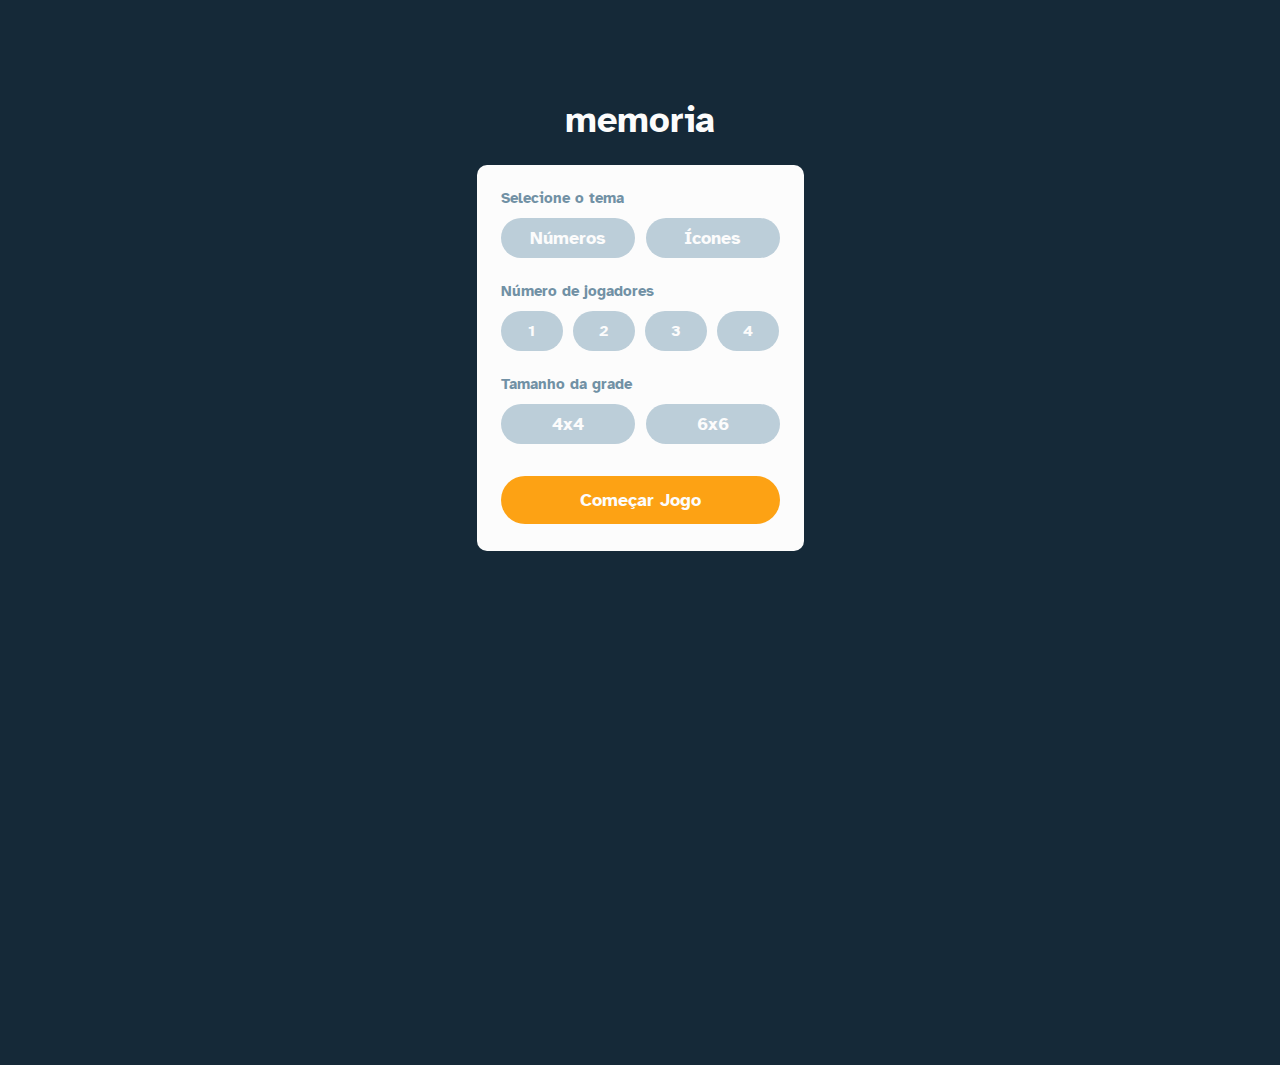
==== index.html @ c2e72072 "design tela inicial ok" ====
<!DOCTYPE html>
<html lang="en">
  <head>
    <meta charset="UTF-8" />
    <meta http-equiv="X-UA-Compatible" content="IE=edge" />
    <meta name="viewport" content="width=device-width, initial-scale=1.0" />
    <link rel="stylesheet" href="style.css" />
    <link rel="shortcut icon" href="favicon.ico" type="image/x-icon" />
    <title>Jogo da memória</title>
  </head>
  <body>
    <main>
      <section id="container_tela_inicial">
        <h1>memoria</h1>
        <div id="container_temas">
          <h2>Selecione o tema</h2>
          <div id="container_opcoes_temas">
            <div class="opcao_tema">Números</div>
            <div class="opcao_tema">Ícones</div>
          </div>
        </div>
        <div id="container_numero_jogadores">
          <h2>Número de jogadores</h2>
          <div id="container_numeroJogadores_opcoes">
            <div class="opcao_numero_jogadores">1</div>
            <div class="opcao_numero_jogadores">2</div>
            <div class="opcao_numero_jogadores">3</div>
            <div class="opcao_numero_jogadores">4</div>
          </div>
        </div>
        <div id="container_size">
          <h2>Tamanho da grade</h2>
          <div id="container_opcao_tamanho">
            <div class="opcao_tamanho">4x4</div>
            <div class="opcao_tamanho">6x6</div>
          </div>
        </div>
        <button id="botao_comecar">Começar Jogo</button>
      </section>
    </main>
    <!-- Script -->
    <script src="script.js"></script>
  </body>
</html>
---- style.css ----
@import url('https://fonts.googleapis.com/css2?family=Atkinson+Hyperlegible:wght@400;700&display=swap');

* {
  margin: 0;
  padding: 0;
  box-sizing: border-box;
  font-family: 'Atkinson Hyperlegible', sans-serif;
}

body {
  font-size: 18px;
  height: 100vh;
  /* display: grid;
  place-content: center; */
  background: #152938;
}

/* ! Container tela inicial ------------------------------- */
#container_tela_inicial {
  width: 327px;
  height: 386px;
  background: #fcfcfc;
  border-radius: 10px;
  margin: 165px auto 0 auto;
  position: relative;
  padding: 24px;
  display: flex;
  flex-direction: column;
  row-gap: 24px;
}

h1 {
  position: absolute;
  transform: translate(-50%, -50%);
  top: -45px;
  left: 50%;
  color: #fcfcfc;
}

#container_tela_inicial h2 {
  font-size: 15px;
  font-weight: 700;
  color: #7191a5;
  font-style: normal;
  margin-bottom: 11px;
}

/* Container tema  */

#container_opcoes_temas {
  display: flex;
  column-gap: 11px;
}

.opcao_tema {
  width: 134px;
  height: 40px;
  display: grid;
  place-content: center;
  border-radius: 26px;
  padding: 10px 45.5px;
  background: #bcced9;
  color: #fcfcfc;
  font-weight: 700;
}

.opcao_tema.selecionado {
  background: #304859;
}

.opcao_tema:hover {
  cursor: pointer;
  background: #6395b8;
}

/* Container número de jogadores */

#container_numeroJogadores_opcoes {
  display: flex;
  column-gap: 10px;
}

.opcao_numero_jogadores {
  width: 62px;
  height: 40px;
  background: #bcced9;
  border-radius: 26px;
  display: grid;
  place-content: center;
  font-size: 16px;
  font-weight: 700;
  color: #fcfcfc;
}

.opcao_numero_jogadores:hover {
  cursor: pointer;
  background: #6395b8;
}

.opcao_numero_jogadores.selecionado {
  background: #304859;
}

/* Container tamanho do grid */

#container_opcao_tamanho {
  display: flex;
  column-gap: 11px;
}

.opcao_tamanho {
  width: 134px;
  height: 40px;
  background: #bcced9;
  border-radius: 26px;
  display: grid;
  place-content: center;
  font-weight: 700;
  color: #fcfcfc;
}

.opcao_tamanho:hover {
  cursor: pointer;
  background: #6395b8;
}

.opcao_tamanho.ativo {
  background: #304859;
}

/* Botao começar jogo */

#botao_comecar {
  width: 279px;
  height: 48px;
  border-radius: 26px;
  background: #fda214;
  border: none;
  color: #fcfcfc;
  font-weight: 700;
  font-size: 18px;
  cursor: pointer;
  margin-top: 8px;
}

#botao_comecar:hover {
  background: #ffb84a;
}
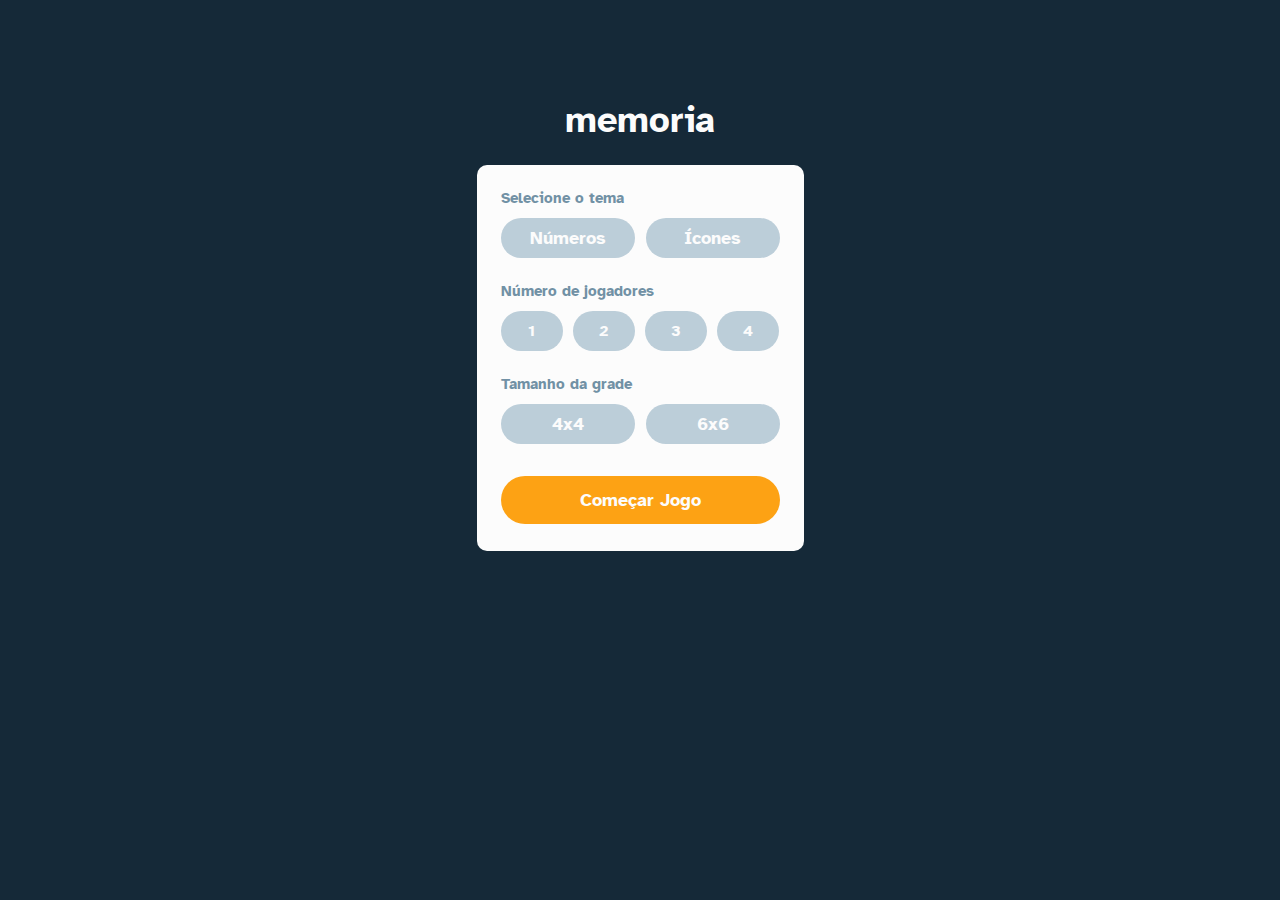
==== commit aafa64d9: "fazendo a lógica primeira pagina" ====
--- a/index.html
+++ b/index.html
@@ -39,6 +39,6 @@
       </section>
     </main>
     <!-- Script -->
-    <script src="script.js"></script>
+    <script type="module" src="script.js"></script>
   </body>
 </html>
--- a/style.css
+++ b/style.css
@@ -124,7 +124,7 @@
   background: #6395b8;
 }
 
-.opcao_tamanho.ativo {
+.opcao_tamanho.selecionado {
   background: #304859;
 }
 
@@ -146,3 +146,239 @@
 #botao_comecar:hover {
   background: #ffb84a;
 }
+
+/* ! CSS Página do jogo ------------------------------------------------- */
+
+/* todo Estilizações iniciais ----  */
+
+.container {
+  width: 100%;
+  height: 100%;
+  background: #fcfcfc;
+  padding: 24px;
+  position: relative;
+}
+
+header {
+  width: 327px;
+  height: 40px;
+  margin: 0 auto 80px auto;
+  display: flex;
+  justify-content: space-between;
+  align-items: center;
+}
+
+main {
+  width: 327px;
+  height: 327px;
+  margin: 0 auto 94px auto;
+  display: flex;
+  flex-wrap: wrap;
+  justify-content: space-between;
+  align-items: center;
+}
+
+footer {
+  width: 327px;
+  height: 78px;
+  margin: 0 auto 0 auto;
+  display: flex;
+  justify-content: space-between;
+  align-items: flex-end;
+}
+
+#botao_menu {
+  background: #fda214;
+  border-radius: 26px;
+  padding: 10px 18.5px;
+  font-size: 16px;
+  font-weight: 700;
+  color: #fcfcfc;
+  border: none;
+  position: relative;
+}
+
+/* todo Editando o Jogador ----------------------------- */
+.box_jogador {
+  height: 70px;
+  width: 64px;
+  background: #dfe7ec;
+  display: flex;
+  flex-direction: column;
+  align-items: center;
+  justify-content: center;
+  border-radius: 5px;
+}
+
+.box_jogador.ativo {
+  background: #fda214;
+  color: #fcfcfc;
+}
+
+.jogador_titulo {
+  font-size: 15px;
+  font-weight: 700;
+  color: #7191a5;
+}
+
+.numero_pontos {
+  font-size: 24px;
+  font-weight: 700;
+  color: #304859;
+}
+
+/* todo Editando os circulos -------------------------------------- */
+
+.container_circulos {
+  width: 72.53px;
+  height: 72.53px;
+  border-radius: 59px;
+  display: grid;
+  place-content: center;
+  color: #fcfcfc;
+  font-size: 40px;
+  background: #bcced9;
+  position: relative;
+}
+
+.container_circulos.selecionado {
+  background: #fda214;
+}
+
+.container_circulos.errado {
+  background: red;
+}
+
+.container_circulos::after {
+  content: '';
+  width: 100%;
+  height: 100%;
+  background: #304859;
+  position: absolute;
+  border-radius: 59px;
+  opacity: 1;
+}
+
+.container_circulos.selecionado:after {
+  opacity: 0;
+}
+
+.container_circulos.correto:after {
+  opacity: 0;
+}
+
+.container_circulos:hover {
+  cursor: pointer;
+}
+
+/* ! Modal main ---------------------------------------------- */
+#modal_fim_de_jogo {
+  height: 488px;
+  width: 327px;
+  padding: 32px 24px 24px 24px;
+  position: absolute;
+  transform: translate(-50%, -50%);
+  left: 50%;
+  top: 334px;
+  border-radius: 10px;
+  background-color: #f2f2f2;
+  z-index: 2;
+  display: none;
+}
+
+#tampa_tela {
+  width: 100%;
+  height: 100%;
+  background-color: rgba(0, 0, 0, 0.745);
+  position: absolute;
+  top: 0;
+  left: 0;
+  z-index: 1;
+  display: none;
+}
+
+/* Container Com o texto do cabeçalho  */
+#modal_header {
+  text-align: center;
+  margin: 0 auto 24px auto;
+}
+
+#quem_ganhou {
+  font-size: 24px;
+  font-weight: 700;
+  margin-bottom: 9px;
+  color: #152938;
+}
+
+#mensagem_resultado {
+  color: #7191a5;
+  font-size: 14px;
+  font-weight: 700;
+}
+
+#modal_main {
+  display: grid;
+  row-gap: 8px;
+}
+
+/* Container com os placares  */
+.container_vencedor {
+  width: 279px;
+  height: 48px;
+  background: #dfe7ec;
+  display: flex;
+  align-items: center;
+  justify-content: space-between;
+  padding: 0 16px;
+  border-radius: 5px;
+}
+
+.jogador_vencedor {
+  color: red;
+  font-size: 13px;
+  font-weight: 700;
+  color: #7191a5;
+}
+
+.quantos_marcou {
+  color: #304859;
+  font-size: 20px;
+  font-weight: 700;
+}
+
+/* Container com os botões */
+#modal_footer {
+  display: flex;
+  flex-direction: column;
+  margin-top: 24px;
+}
+
+#modal_footer button {
+  width: 279px;
+  height: 48px;
+  border-radius: 26px;
+  font-size: 18px;
+  font-weight: 700;
+  border: none;
+}
+
+.botao_recomecar {
+  background: #fda214;
+  color: #fcfcfc;
+  margin-bottom: 16px;
+}
+
+.botao_recomecar:hover {
+  background: #ffb84a;
+  cursor: pointer;
+}
+
+.botao_configurar_jogo {
+  background: #dfe7ec;
+  color: #304859;
+}
+
+.botao_configurar_jogo:hover {
+  cursor: pointer;
+  background: #c6cacd;
+}
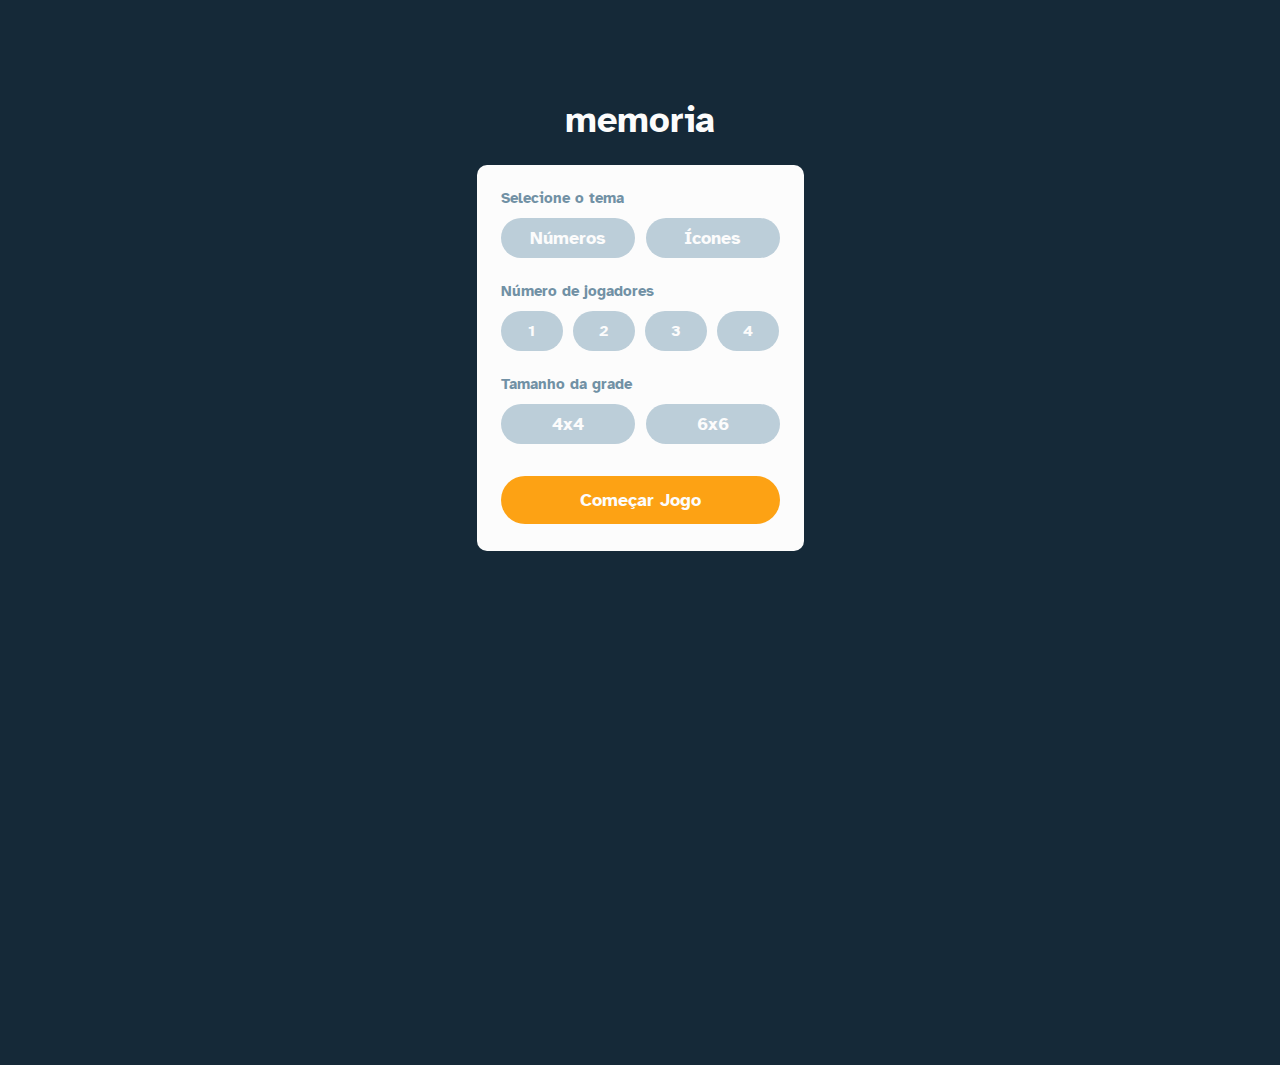
==== commit 0aca698a: "trabalhando troca de páginas" ====
--- a/index.html
+++ b/index.html
@@ -9,7 +9,7 @@
     <title>Jogo da memória</title>
   </head>
   <body>
-    <main>
+    <main id="main_container">
       <section id="container_tela_inicial">
         <h1>memoria</h1>
         <div id="container_temas">
--- a/style.css
+++ b/style.css
@@ -28,6 +28,16 @@
   flex-direction: column;
   row-gap: 24px;
 }
+/*! Para comparar os dois, para fazer aquela ideia lá ------ <<<  */
+/* main {
+  width: 327px;
+  height: 327px;
+  margin: 0 auto 94px auto;
+  display: flex;
+  flex-wrap: wrap;
+  justify-content: space-between;
+  align-items: center;
+} */
 
 h1 {
   position: absolute;
@@ -151,12 +161,11 @@
 
 /* todo Estilizações iniciais ----  */
 
-.container {
+.main_page2 {
   width: 100%;
   height: 100%;
   background: #fcfcfc;
   padding: 24px;
-  position: relative;
 }
 
 header {
@@ -168,7 +177,7 @@
   align-items: center;
 }
 
-main {
+.main_page1 {
   width: 327px;
   height: 327px;
   margin: 0 auto 94px auto;
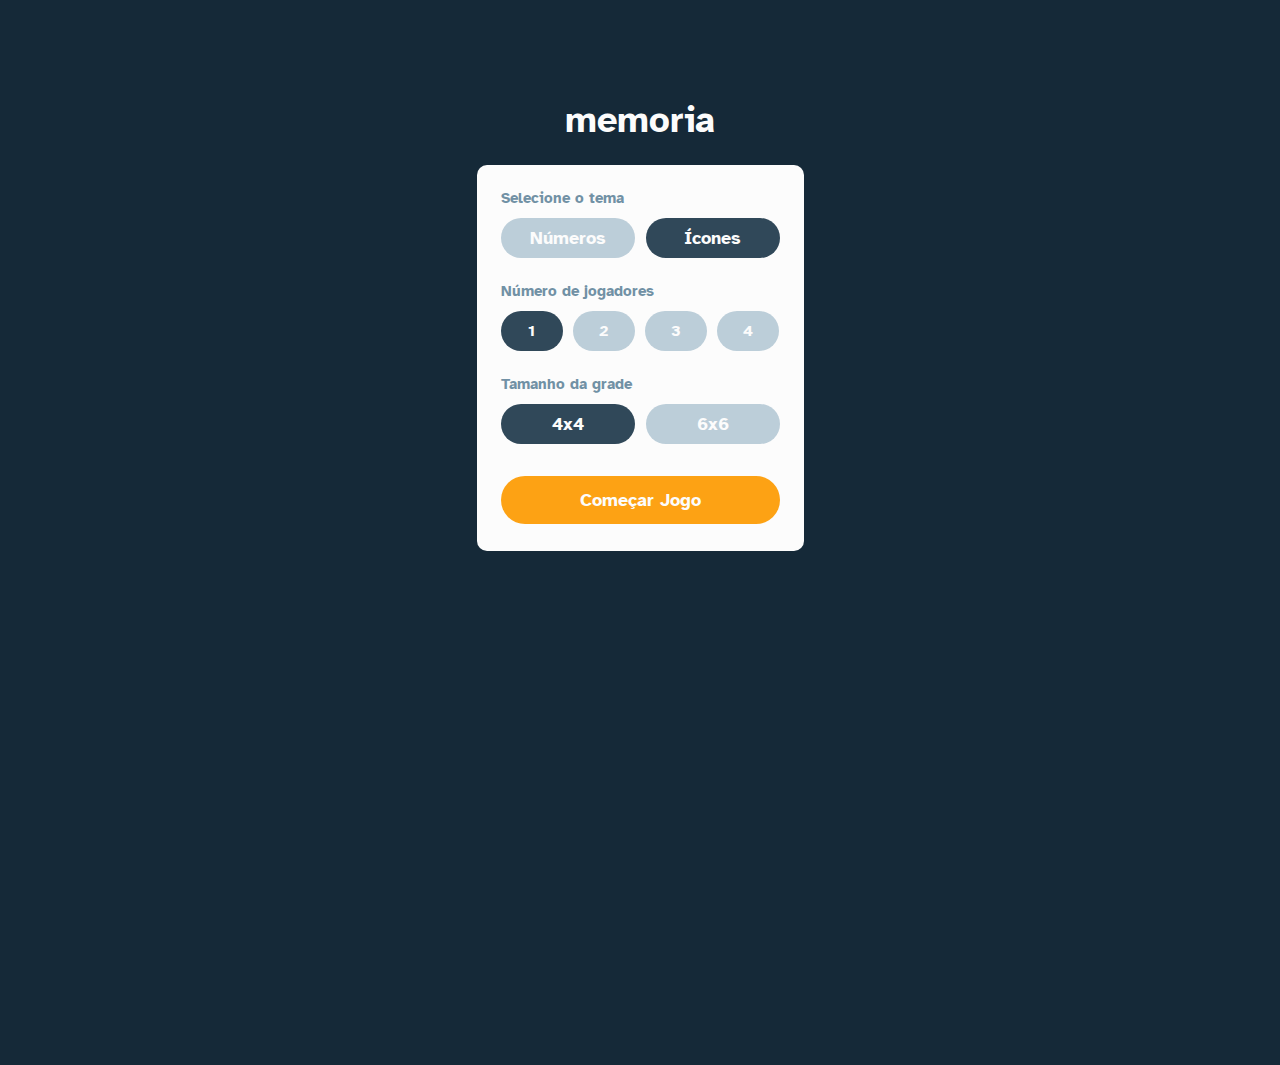
==== commit ced160e8: "funcionamento ok, falta ajustar tela de resultado e fazer o modo 1 jogador" ====
--- a/index.html
+++ b/index.html
@@ -9,20 +9,20 @@
     <title>Jogo da memória</title>
   </head>
   <body>
-    <main id="main_container">
+    <section id="container_definidor">
       <section id="container_tela_inicial">
         <h1>memoria</h1>
         <div id="container_temas">
           <h2>Selecione o tema</h2>
           <div id="container_opcoes_temas">
             <div class="opcao_tema">Números</div>
-            <div class="opcao_tema">Ícones</div>
+            <div class="opcao_tema selecionado">Ícones</div>
           </div>
         </div>
         <div id="container_numero_jogadores">
           <h2>Número de jogadores</h2>
           <div id="container_numeroJogadores_opcoes">
-            <div class="opcao_numero_jogadores">1</div>
+            <div class="opcao_numero_jogadores selecionado">1</div>
             <div class="opcao_numero_jogadores">2</div>
             <div class="opcao_numero_jogadores">3</div>
             <div class="opcao_numero_jogadores">4</div>
@@ -31,13 +31,13 @@
         <div id="container_size">
           <h2>Tamanho da grade</h2>
           <div id="container_opcao_tamanho">
-            <div class="opcao_tamanho">4x4</div>
+            <div class="opcao_tamanho selecionado">4x4</div>
             <div class="opcao_tamanho">6x6</div>
           </div>
         </div>
         <button id="botao_comecar">Começar Jogo</button>
       </section>
-    </main>
+    </section>
     <!-- Script -->
     <script type="module" src="script.js"></script>
   </body>
--- a/style.css
+++ b/style.css
@@ -28,16 +28,6 @@
   flex-direction: column;
   row-gap: 24px;
 }
-/*! Para comparar os dois, para fazer aquela ideia lá ------ <<<  */
-/* main {
-  width: 327px;
-  height: 327px;
-  margin: 0 auto 94px auto;
-  display: flex;
-  flex-wrap: wrap;
-  justify-content: space-between;
-  align-items: center;
-} */
 
 h1 {
   position: absolute;
@@ -161,11 +151,12 @@
 
 /* todo Estilizações iniciais ----  */
 
-.main_page2 {
+#container_definidor.pagina2 {
   width: 100%;
   height: 100%;
   background: #fcfcfc;
   padding: 24px;
+  position: relative;
 }
 
 header {
@@ -177,22 +168,13 @@
   align-items: center;
 }
 
-.main_page1 {
-  width: 327px;
-  height: 327px;
-  margin: 0 auto 94px auto;
-  display: flex;
-  flex-wrap: wrap;
-  justify-content: space-between;
-  align-items: center;
-}
-
 footer {
   width: 327px;
   height: 78px;
   margin: 0 auto 0 auto;
   display: flex;
-  justify-content: space-between;
+  justify-content: center;
+  column-gap: 24px;
   align-items: flex-end;
 }
 
@@ -238,6 +220,16 @@
 
 /* todo Editando os circulos -------------------------------------- */
 
+#container_circulos_pai {
+  width: 327px;
+  height: 327px;
+  margin: 0 auto 94px auto;
+  display: flex;
+  flex-wrap: wrap;
+  justify-content: space-between;
+  align-items: center;
+}
+
 .container_circulos {
   width: 72.53px;
   height: 72.53px;
@@ -248,6 +240,14 @@
   font-size: 40px;
   background: #bcced9;
   position: relative;
+}
+
+.container_circulos img {
+  position: absolute;
+  transform: translate(-50%, -50%);
+  top: 50%;
+  left: 50%;
+  width: 72%;
 }
 
 .container_circulos.selecionado {
@@ -342,14 +342,13 @@
   border-radius: 5px;
 }
 
-.jogador_vencedor {
-  color: red;
+.output_numero_jogador {
   font-size: 13px;
   font-weight: 700;
   color: #7191a5;
 }
 
-.quantos_marcou {
+.output_pontos_marcados {
   color: #304859;
   font-size: 20px;
   font-weight: 700;
@@ -389,5 +388,65 @@
 
 .botao_configurar_jogo:hover {
   cursor: pointer;
-  background: #c6cacd;
-}
+  background: #6395b8;
+  color: #fcfcfc;
+}
+
+/* ! Estilizando o menu modal ------------------------------- */
+
+#container_menu {
+  width: 327px;
+  height: 224px;
+  background: #f2f2f2;
+  border-radius: 10px;
+  margin: 0 auto;
+  padding: 24px;
+  display: grid;
+  row-gap: 16px;
+  position: absolute;
+  transform: translate(-50%, -50%);
+  top: 340px;
+  left: 50%;
+  display: none;
+  z-index: 2;
+}
+
+button {
+  width: 279px;
+  height: 48px;
+  border-radius: 26px;
+  background: #dfe7ec;
+  color: #304859;
+  font-weight: bold;
+  font-size: 18px;
+  border: none;
+}
+
+#botao_menu {
+  max-width: 78px;
+}
+
+.botao_recomecar {
+  background: #fda214;
+}
+
+#botao_menu:hover {
+  cursor: pointer;
+  background: #ffb84a;
+  color: #fcfcfc;
+}
+.botao_recomecar:hover {
+  background: #ffb84a;
+  cursor: pointer;
+}
+
+#botao_voltar_jogo:hover {
+  cursor: pointer;
+  background: #6395b8;
+  color: #fcfcfc;
+}
+
+/* ! Classe para o ganhador --------------------------------------------- */
+.ganhador {
+  background: #152938;
+}
